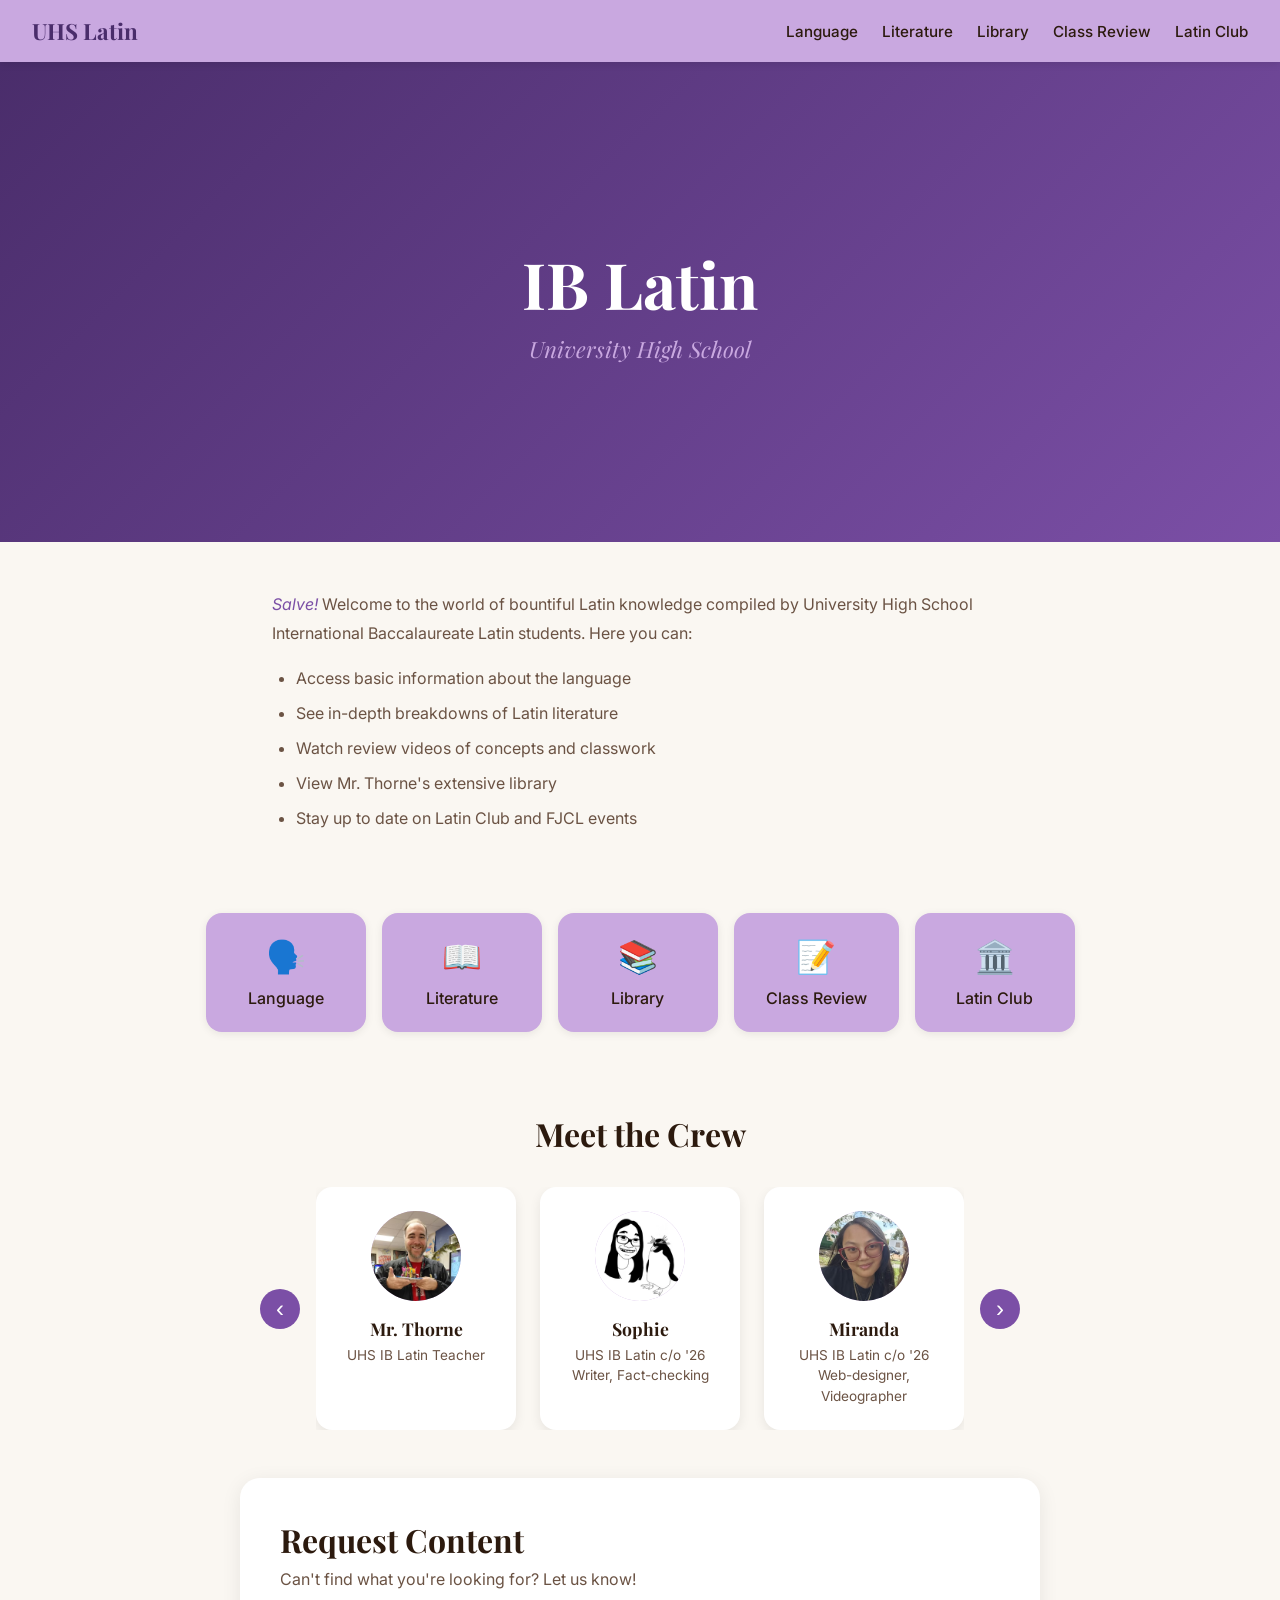
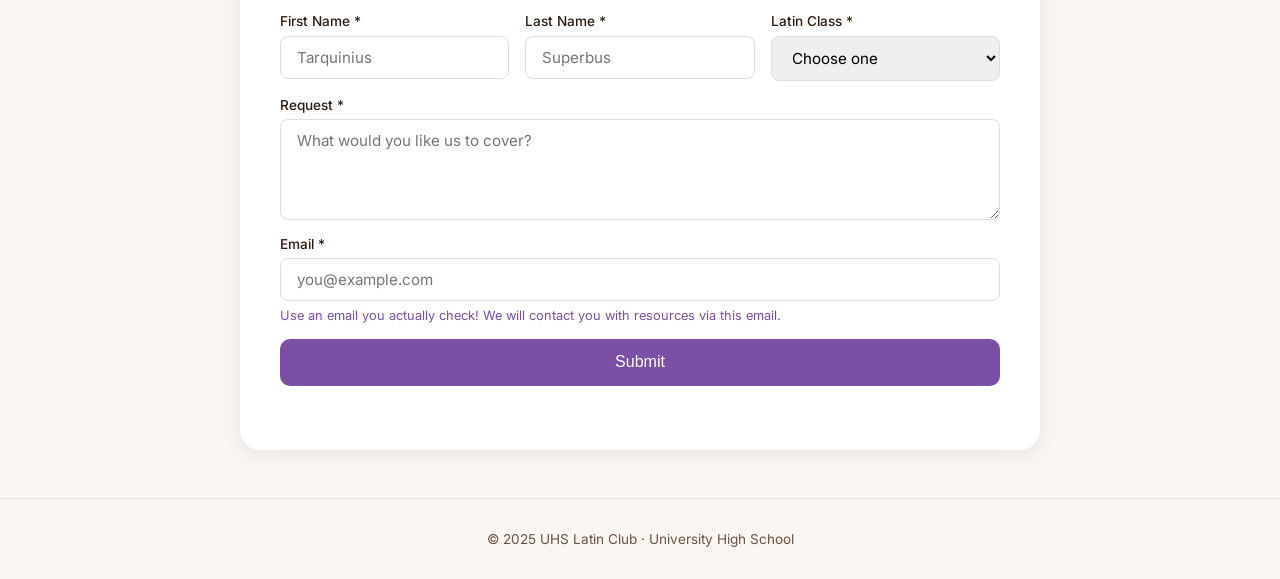
==== frontend/index.html @ 34b46213 "Initial commit - UHS Latin Club Website" ====
<!DOCTYPE html>
<html lang="en">
<head>
    <meta charset="UTF-8">
    <meta name="viewport" content="width=device-width, initial-scale=1.0">
    <title>UHS Latin Club</title>
    <link rel="stylesheet" href="style.css">
    <link href="https://fonts.googleapis.com/css2?family=Playfair+Display:ital,wght@0,400;0,700;1,400&family=Inter:wght@300;400;500&display=swap" rel="stylesheet">
</head>
<body>

    <nav class="navbar">
        <div class="nav-brand">UHS Latin</div>
        <div class="nav-links">
            <a href="pages/language.html">Language</a>
            <a href="pages/literature.html">Literature</a>
            <a href="pages/library.html">Library</a>
            <a href="pages/class-review.html">Class Review</a>
            <a href="pages/latin-club.html">Latin Club</a>
        </div>
    </nav>

    <header class="hero">
        <div class="hero-overlay">
            <h1>IB Latin</h1>
            <p>University High School</p>
        </div>
    </header>

    <section class="intro">
        <p><em>Salve!</em> Welcome to the world of bountiful Latin knowledge compiled by University High School International Baccalaureate Latin students. Here you can:</p>
        <ul>
            <li>Access basic information about the language</li>
            <li>See in-depth breakdowns of Latin literature</li>
            <li>Watch review videos of concepts and classwork</li>
            <li>View Mr. Thorne's extensive library</li>
            <li>Stay up to date on Latin Club and FJCL events</li>
        </ul>
    </section>

    <section class="nav-cards">
        <a href="pages/language.html" class="card">
            <span class="card-icon">🗣️</span>
            <span class="card-label">Language</span>
        </a>
        <a href="pages/literature.html" class="card">
            <span class="card-icon">📖</span>
            <span class="card-label">Literature</span>
        </a>
        <a href="pages/library.html" class="card">
            <span class="card-icon">📚</span>
            <span class="card-label">Library</span>
        </a>
        <a href="pages/class-review.html" class="card">
            <span class="card-icon">📝</span>
            <span class="card-label">Class Review</span>
        </a>
        <a href="pages/latin-club.html" class="card">
            <span class="card-icon">🏛️</span>
            <span class="card-label">Latin Club</span>
        </a>
    </section>

    <section class="crew-section">
        <h2>Meet the Crew</h2>
        <div class="carousel-container">
            <button class="carousel-btn left" id="prevBtn">&#8249;</button>
            <div class="carousel-track-wrapper">
                <div class="carousel-track" id="carouselTrack">

                    <div class="crew-card">
                        <div class="crew-photo"><img src="assets/images/crew/mr-thorne.avif" alt="Mr. Thorne"></div>
                        <h3>Mr. Thorne</h3>
                        <p>UHS IB Latin Teacher</p>
                    </div>

                    <div class="crew-card">
                        <div class="crew-photo"><img src="assets/images/crew/sophie.avif" alt="Sophie"></div>
                        <h3>Sophie</h3>
                        <p>UHS IB Latin c/o '26<br>Writer, Fact-checking</p>
                    </div>

                    <div class="crew-card">
                        <div class="crew-photo"><img src="assets/images/crew/miranda.avif" alt="Miranda"></div>
                        <h3>Miranda</h3>
                        <p>UHS IB Latin c/o '26<br>Web-designer, Videographer</p>
                    </div>

                    <div class="crew-card">
                        <div class="crew-photo"><img src="assets/images/crew/alyssa.avif" alt="Alyssa"></div>
                        <h3>Alyssa</h3>
                        <p>UHS IB Latin c/o '26<br>Beta Reader, Editor</p>
                    </div>

                </div>
            </div>
            <button class="carousel-btn right" id="nextBtn">&#8250;</button>
        </div>
    </section>

    <section class="request-section">
        <h2>Request Content</h2>
        <p>Can't find what you're looking for? Let us know!</p>
        <form id="requestForm">
            <div class="form-row">
                <div class="form-group">
                    <label>First Name *</label>
                    <input type="text" id="firstName" placeholder="Tarquinius" required>
                </div>
                <div class="form-group">
                    <label>Last Name *</label>
                    <input type="text" id="lastName" placeholder="Superbus" required>
                </div>
                <div class="form-group">
                    <label>Latin Class *</label>
                    <select id="latinClass" required>
                        <option value="">Choose one</option>
                        <option>Latin I</option>
                        <option>Latin II</option>
                        <option>Latin III</option>
                        <option>Latin V</option>
                    </select>
                </div>
            </div>
            <div class="form-group">
                <label>Request *</label>
                <textarea id="request" rows="4" placeholder="What would you like us to cover?" required></textarea>
            </div>
            <div class="form-group">
                <label>Email *</label>
                <input type="email" id="email" placeholder="you@example.com" required>
                <small>Use an email you actually check! We will contact you with resources via this email.</small>
            </div>
            <button type="submit" class="submit-btn">Submit</button>
            <p id="formMessage" class="form-message"></p>
        </form>
    </section>

    <footer>
        <p>© 2025 UHS Latin Club · University High School</p>
    </footer>

    <script src="js/api.js"></script>
        <script>
            // FORM SUBMISSION
            document.getElementById('requestForm').addEventListener('submit', async (e) => {
                e.preventDefault();
                const msg = document.getElementById('formMessage');
                try {
                    await submitRequest({
                        firstName: document.getElementById('firstName').value,
                        lastName: document.getElementById('lastName').value,
                        latinClass: document.getElementById('latinClass').value,
                        request: document.getElementById('request').value,
                        email: document.getElementById('email').value
                    });
                    msg.textContent = 'Your request has been submitted! We will be in touch.';
                    msg.style.color = 'green';
                    document.getElementById('requestForm').reset();
                } catch (err) {
                    msg.textContent = 'Something went wrong. Please try again.';
                    msg.style.color = 'red';
                }
            });

            // CAROUSEL
            let position = 0;
            const cardWidth = 224;

            function slide(direction) {
                const track = document.getElementById('carouselTrack');
                const cards = track.children.length;
                const visible = Math.floor(track.parentElement.offsetWidth / cardWidth);
                const max = cards - visible;
                position = Math.max(0, Math.min(position + direction, max));
                track.style.transform = `translateX(-${position * cardWidth}px)`;
            }

            document.getElementById('prevBtn').addEventListener('click', () => slide(-1));
            document.getElementById('nextBtn').addEventListener('click', () => slide(1));

            // EASTER EGG - click brand 5 times to access admin
            let brandClicks = 0;
            let brandTimer;

            document.querySelector('.nav-brand').addEventListener('click', () => {
                brandClicks++;
                clearTimeout(brandTimer);
                
                if (brandClicks >= 5) {
                    brandClicks = 0;
                    window.location.href = 'pages/admin.html';
                }

                // reset count if you stop clicking for 2 seconds
                brandTimer = setTimeout(() => {
                    brandClicks = 0;
                }, 2000);
            });

            document.querySelector('.nav-brand').style.cursor = 'pointer';
        </script>

</body>
</html>
---- frontend/style.css ----
*, *::before, *::after {
    box-sizing: border-box;
    margin: 0;
    padding: 0;
}

:root {
    --purple: #7B4FA6;
    --purple-light: #C9A8E0;
    --purple-dark: #4a2d6b;
    --cream: #FAF7F2;
    --text: #2c1a0e;
    --text-light: #6b5344;
}

body {
    font-family: 'Inter', sans-serif;
    background-color: var(--cream);
    color: var(--text);
}

/* NAVBAR */
.navbar {
    background-color: var(--purple-light);
    padding: 1rem 2rem;
    display: flex;
    align-items: center;
    justify-content: space-between;
    position: sticky;
    top: 0;
    z-index: 100;
    box-shadow: 0 2px 8px rgba(0,0,0,0.1);
}

.nav-brand {
    font-family: 'Playfair Display', serif;
    font-size: 1.4rem;
    font-weight: 700;
    color: var(--purple-dark);
}

.nav-links {
    display: flex;
    gap: 1.5rem;
    align-items: center;
}

.nav-links a {
    text-decoration: none;
    color: var(--text);
    font-size: 0.95rem;
    font-weight: 500;
    transition: color 0.2s;
}

.nav-links a:hover {
    color: var(--purple-dark);
}

/* HERO */
.hero {
    height: 480px;
    background: linear-gradient(135deg, var(--purple-dark) 0%, var(--purple) 100%);
    display: flex;
    align-items: center;
    justify-content: center;
    text-align: center;
}

.hero-overlay h1 {
    font-family: 'Playfair Display', serif;
    font-size: 4rem;
    color: white;
    margin-bottom: 0.5rem;
}

.hero-overlay p {
    font-family: 'Playfair Display', serif;
    font-style: italic;
    font-size: 1.4rem;
    color: var(--purple-light);
}

/* INTRO */
.intro {
    max-width: 800px;
    margin: 3rem auto;
    padding: 0 2rem;
    line-height: 1.8;
    color: var(--text-light);
}

.intro em {
    color: var(--purple);
    font-style: italic;
}

.intro ul {
    margin-top: 1rem;
    padding-left: 1.5rem;
}

.intro ul li {
    margin-bottom: 0.4rem;
}

/* NAV CARDS */
.nav-cards {
    display: flex;
    gap: 1rem;
    justify-content: center;
    flex-wrap: wrap;
    padding: 2rem;
    max-width: 1100px;
    margin: 0 auto;
}

.card {
    background: var(--purple-light);
    border-radius: 16px;
    padding: 1.5rem 2rem;
    text-decoration: none;
    color: var(--text);
    display: flex;
    flex-direction: column;
    align-items: center;
    gap: 0.75rem;
    min-width: 160px;
    transition: transform 0.2s, box-shadow 0.2s;
    box-shadow: 0 2px 8px rgba(0,0,0,0.08);
}

.card:hover {
    transform: translateY(-4px);
    box-shadow: 0 8px 20px rgba(123,79,166,0.2);
}

.card-icon {
    font-size: 2rem;
}

.card-label {
    font-weight: 500;
    font-size: 1rem;
}

/* REQUEST FORM */
.request-section {
    max-width: 800px;
    margin: 3rem auto;
    padding: 2.5rem;
    background: white;
    border-radius: 20px;
    box-shadow: 0 4px 20px rgba(0,0,0,0.08);
}

.request-section h2 {
    font-family: 'Playfair Display', serif;
    font-size: 2rem;
    margin-bottom: 0.5rem;
    color: var(--text);
}

.request-section p {
    color: var(--text-light);
    margin-bottom: 1.5rem;
}

.form-row {
    display: flex;
    gap: 1rem;
    flex-wrap: wrap;
}

.form-group {
    display: flex;
    flex-direction: column;
    gap: 0.4rem;
    flex: 1;
    min-width: 180px;
    margin-bottom: 1rem;
}

.form-group label {
    font-size: 0.85rem;
    font-weight: 500;
    color: var(--text);
}

.form-group input,
.form-group select,
.form-group textarea {
    padding: 0.7rem 1rem;
    border: 1px solid #ddd;
    border-radius: 8px;
    font-family: 'Inter', sans-serif;
    font-size: 0.95rem;
    outline: none;
    transition: border-color 0.2s;
}

.form-group input:focus,
.form-group select:focus,
.form-group textarea:focus {
    border-color: var(--purple);
}

.form-group small {
    color: var(--purple);
    font-size: 0.8rem;
}

.submit-btn {
    width: 100%;
    padding: 0.9rem;
    background: var(--purple);
    color: white;
    border: none;
    border-radius: 10px;
    font-size: 1rem;
    font-weight: 500;
    cursor: pointer;
    transition: background 0.2s;
}

.submit-btn:hover {
    background: var(--purple-dark);
}

.form-message {
    margin-top: 1rem;
    text-align: center;
    font-size: 0.95rem;
}

/* FOOTER */
footer {
    text-align: center;
    padding: 2rem;
    color: var(--text-light);
    font-size: 0.85rem;
    border-top: 1px solid #e8e0d5;
    margin-top: 3rem;
}

/* CREW SECTION */
.crew-section {
    max-width: 1100px;
    margin: 3rem auto;
    padding: 0 2rem;
    text-align: center;
    display: flex;
    flex-direction: column;
    align-items: center;
}

.crew-section h2 {
    font-family: 'Playfair Display', serif;
    font-size: 2rem;
    margin-bottom: 2rem;
    color: var(--text);
}

.crew-photo img {
    width: 100%;
    height: 100%;
    object-fit: cover;
    border-radius: 50%;
}

.carousel-container {
    display: flex;
    align-items: center;
    gap: 1rem;
    justify-content: center;
    width: 100%;
    max-width: 760px;
}

.carousel-track-wrapper {
    overflow: hidden;
    flex: 1;
    max-width: 700px;
}

.carousel-track {
    display: flex;
    gap: 1.5rem;
    transition: transform 0.4s ease;
}

.crew-card {
    min-width: 200px;
    max-width: 200px;
    flex-shrink: 0;
    background: white;
    border-radius: 16px;
    padding: 1.5rem;
    box-shadow: 0 4px 12px rgba(0,0,0,0.08);
    text-align: center;
}

.crew-photo {
    width: 90px;
    height: 90px;
    border-radius: 50%;
    background: var(--purple-light);
    display: flex;
    align-items: center;
    justify-content: center;
    font-size: 2.5rem;
    margin: 0 auto 1rem;
}

.crew-card h3 {
    font-family: 'Playfair Display', serif;
    font-size: 1.1rem;
    margin-bottom: 0.3rem;
}

.crew-card p {
    font-size: 0.85rem;
    color: var(--text-light);
    line-height: 1.5;
}

.carousel-btn {
    background: var(--purple);
    color: white;
    border: none;
    border-radius: 50%;
    width: 40px;
    height: 40px;
    font-size: 1.5rem;
    cursor: pointer;
    flex-shrink: 0;
    transition: background 0.2s;
    display: flex;
    align-items: center;
    justify-content: center;
}

.carousel-btn:hover {
    background: var(--purple-dark);
}

/* ADMIN LOGIN */
.admin-login {
    min-height: 80vh;
    display: flex;
    align-items: center;
    justify-content: center;
}

.login-box {
    background: white;
    border-radius: 20px;
    padding: 2.5rem;
    box-shadow: 0 4px 20px rgba(0,0,0,0.08);
    width: 100%;
    max-width: 420px;
    display: flex;
    flex-direction: column;
    gap: 1rem;
}

.login-box h2 {
    font-family: 'Playfair Display', serif;
    font-size: 1.8rem;
    color: var(--text);
}

.login-box p {
    color: var(--text-light);
    font-size: 0.9rem;
}

/* ADMIN DASHBOARD */
.admin-dashboard {
    max-width: 1100px;
    margin: 3rem auto;
    padding: 0 2rem;
}

.dashboard-header {
    display: flex;
    align-items: center;
    justify-content: space-between;
    margin-bottom: 2rem;
}

.dashboard-header h2 {
    font-family: 'Playfair Display', serif;
    font-size: 2rem;
}

.logout-btn {
    background: transparent;
    border: 2px solid var(--purple);
    color: var(--purple);
    padding: 0.5rem 1.2rem;
    border-radius: 20px;
    cursor: pointer;
    font-size: 0.9rem;
    transition: all 0.2s;
}

.logout-btn:hover {
    background: var(--purple);
    color: white;
}

.dashboard-section {
    background: white;
    border-radius: 16px;
    padding: 2rem;
    box-shadow: 0 4px 12px rgba(0,0,0,0.06);
    margin-bottom: 2rem;
}

.dashboard-section h3 {
    font-family: 'Playfair Display', serif;
    font-size: 1.4rem;
    margin-bottom: 0.3rem;
}

.dashboard-subtitle {
    color: var(--text-light);
    font-size: 0.9rem;
    margin-bottom: 1.5rem;
}

/* ADMIN TABLE */
.admin-table {
    width: 100%;
    border-collapse: collapse;
    font-size: 0.95rem;
}

.admin-table th {
    text-align: left;
    padding: 0.75rem 1rem;
    background: var(--cream);
    color: var(--text-light);
    font-weight: 500;
    font-size: 0.85rem;
    text-transform: uppercase;
    letter-spacing: 0.05em;
}

.admin-table td {
    padding: 0.75rem 1rem;
    border-bottom: 1px solid #f0ebe4;
    vertical-align: top;
}

.admin-table tr:last-child td {
    border-bottom: none;
}

.admin-table tr:hover td {
    background: #fdfaf7;
}

.admin-table a {
    color: var(--purple);
    text-decoration: none;
}

.admin-table a:hover {
    text-decoration: underline;
}

/* INNER PAGE HERO */
.page-hero {
    height: 280px;
    display: flex;
    align-items: center;
    justify-content: center;
    text-align: center;
}

.page-hero-content {
    display: flex;
    flex-direction: column;
    align-items: center;
    gap: 0.5rem;
}

.page-hero-icon {
    font-size: 3rem;
}

.page-hero h1 {
    font-family: 'Playfair Display', serif;
    font-size: 3rem;
    color: white;
}

.page-hero p {
    color: rgba(255,255,255,0.8);
    font-size: 1.1rem;
    font-style: italic;
}

/* PAGE CONTENT */
.page-content {
    max-width: 860px;
    margin: 3rem auto;
    padding: 0 2rem;
    display: flex;
    flex-direction: column;
    gap: 2rem;
}

.content-block {
    background: white;
    border-radius: 16px;
    padding: 2rem;
    box-shadow: 0 4px 12px rgba(0,0,0,0.06);
}

.content-block h2 {
    font-family: 'Playfair Display', serif;
    font-size: 1.6rem;
    margin-bottom: 1rem;
    color: var(--text);
}

.content-block p {
    color: var(--text-light);
    line-height: 1.8;
}

/* ACTIVE NAV LINK */
.nav-active {
    color: var(--purple-dark) !important;
    font-weight: 600 !important;
    border-bottom: 2px solid var(--purple-dark);
    padding-bottom: 2px;
}
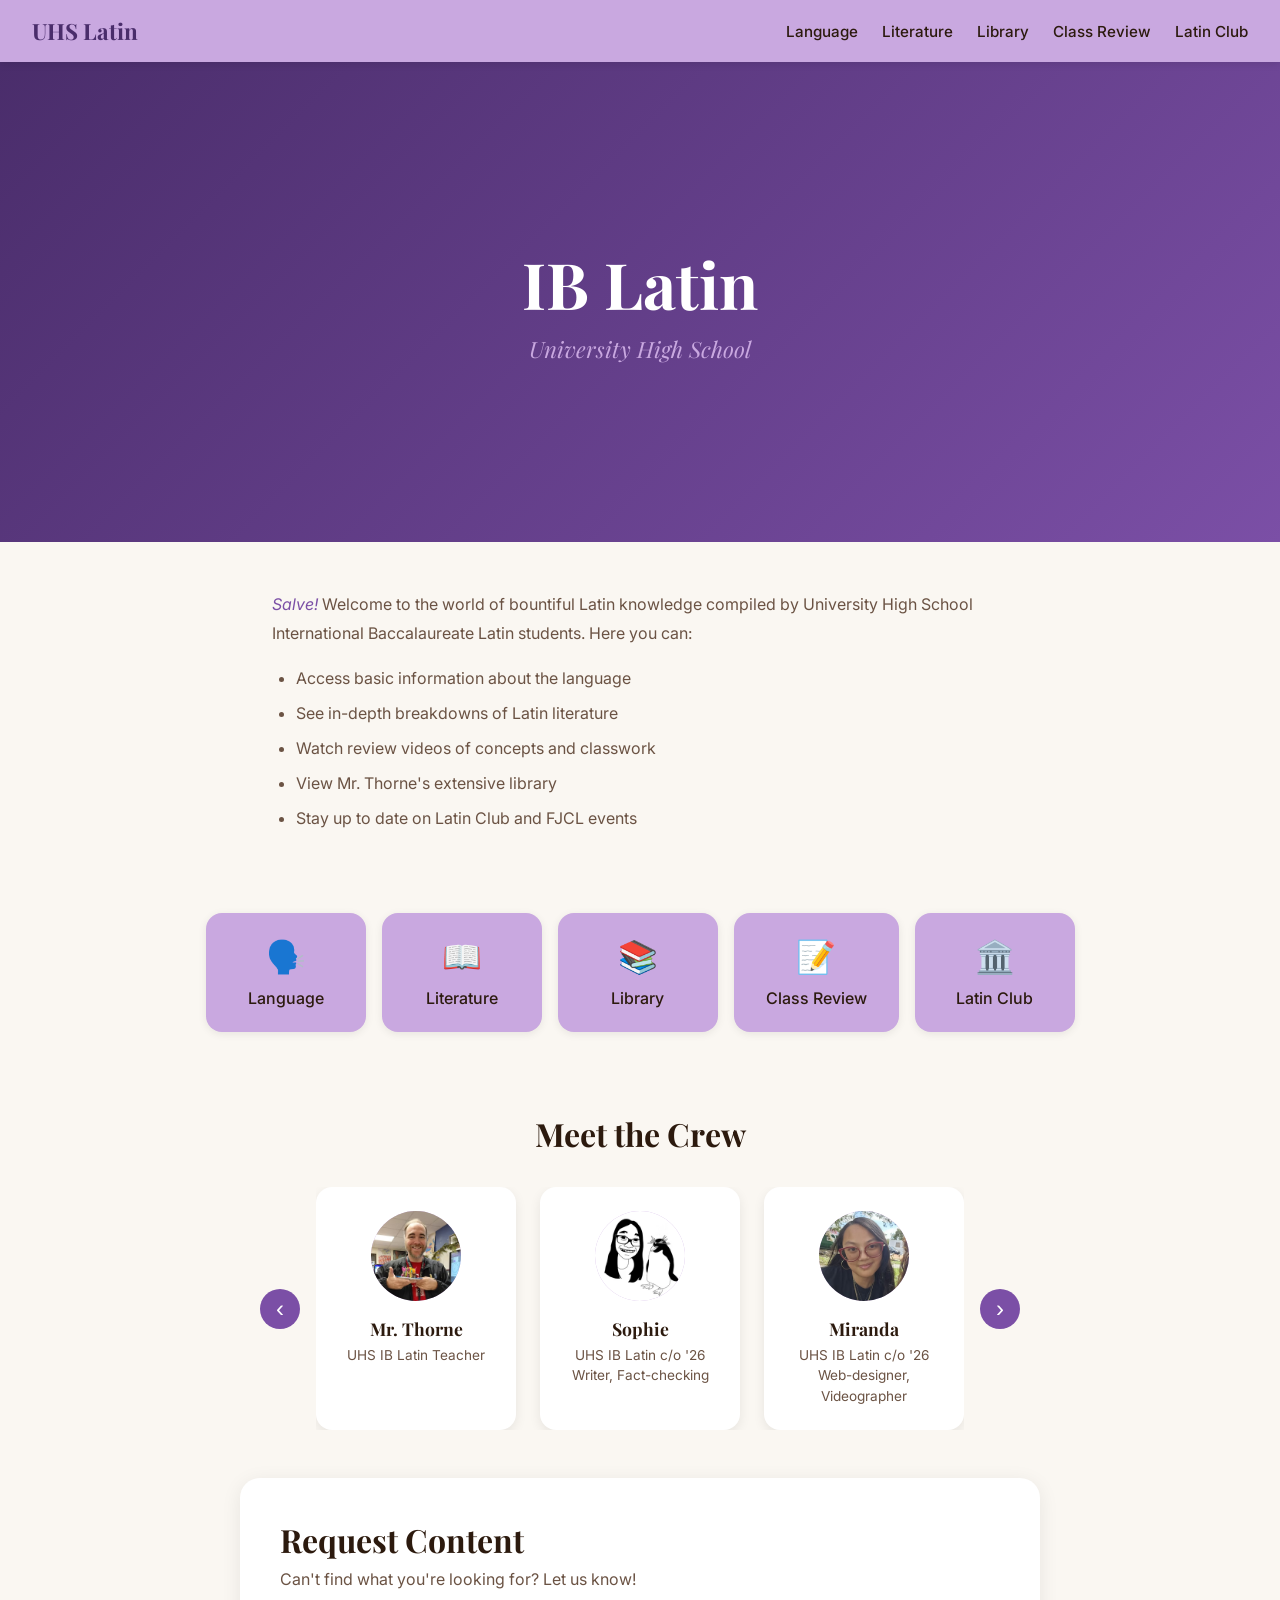
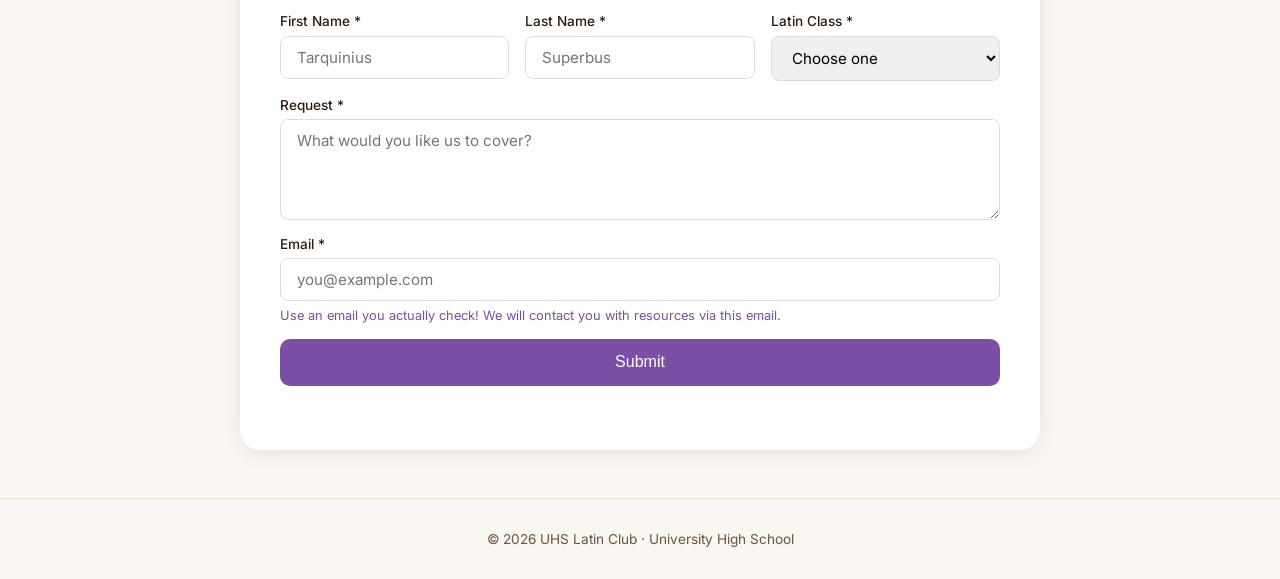
==== commit edb207c8: "Fixed hyperlink stuff. Also updated the copyright info." ====
--- a/frontend/index.html
+++ b/frontend/index.html
@@ -10,8 +10,13 @@
 <body>
 
     <nav class="navbar">
-        <div class="nav-brand">UHS Latin</div>
-        <div class="nav-links">
+        <div class="nav-brand" id="navBrand">UHS Latin</div>
+        <button class="hamburger" id="hamburger" aria-label="Menu">
+            <span></span>
+            <span></span>
+            <span></span>
+        </button>
+        <div class="nav-links" id="navLinks">
             <a href="pages/language.html">Language</a>
             <a href="pages/literature.html">Literature</a>
             <a href="pages/library.html">Library</a>
@@ -137,7 +142,7 @@
     </section>
 
     <footer>
-        <p>© 2025 UHS Latin Club · University High School</p>
+        <p>© 2026 UHS Latin Club · University High School</p>
     </footer>
 
     <script src="js/api.js"></script>
@@ -199,6 +204,12 @@
             });
 
             document.querySelector('.nav-brand').style.cursor = 'pointer';
+
+            // HAMBURGER MENU
+            document.getElementById('hamburger').addEventListener('click', () => {
+            document.getElementById('navLinks').classList.toggle('open');
+            });
+
         </script>
 
 </body>
--- a/frontend/style.css
+++ b/frontend/style.css
@@ -538,4 +538,96 @@
     font-weight: 600 !important;
     border-bottom: 2px solid var(--purple-dark);
     padding-bottom: 2px;
+}
+
+/* HAMBURGER BUTTON */
+.hamburger {
+    display: none;
+    flex-direction: column;
+    gap: 5px;
+    cursor: pointer;
+    padding: 4px;
+}
+
+.hamburger span {
+    display: block;
+    width: 25px;
+    height: 3px;
+    background: var(--purple-dark);
+    border-radius: 3px;
+    transition: all 0.3s;
+}
+
+@media (max-width: 768px) {
+    .hamburger {
+        display: flex;
+    }
+
+    .nav-links {
+        display: none;
+        position: absolute;
+        top: 100%;
+        left: 0;
+        right: 0;
+        background: var(--purple-light);
+        flex-direction: column;
+        padding: 1rem 2rem;
+        gap: 1rem;
+        box-shadow: 0 4px 12px rgba(0,0,0,0.1);
+        z-index: 99;
+    }
+
+    .nav-links.open {
+        display: flex;
+    }
+
+    .navbar {
+        position: relative;
+    }
+
+    /* HERO */
+    .hero {
+        height: 320px;
+    }
+
+    .hero-overlay h1 {
+        font-size: 2.5rem;
+    }
+
+    /* NAV CARDS */
+    .nav-cards {
+        grid-template-columns: repeat(2, 1fr);
+        display: grid;
+        gap: 1rem;
+        padding: 1rem;
+    }
+
+    .card {
+        min-width: unset;
+        width: 100%;
+    }
+
+    /* REQUEST FORM */
+    .form-row {
+        flex-direction: column;
+    }
+
+    /* PAGE CONTENT */
+    .page-content {
+        padding: 0 1rem;
+        margin: 1.5rem auto;
+    }
+
+    /* CREW CAROUSEL */
+    .carousel-track-wrapper {
+        max-width: 260px;
+    }
+    
+}
+
+@media (prefers-color-scheme: dark) {
+    body {
+        background-color: var(--cream) !important;
+        color: var(--text) !important;
+    }
 }
